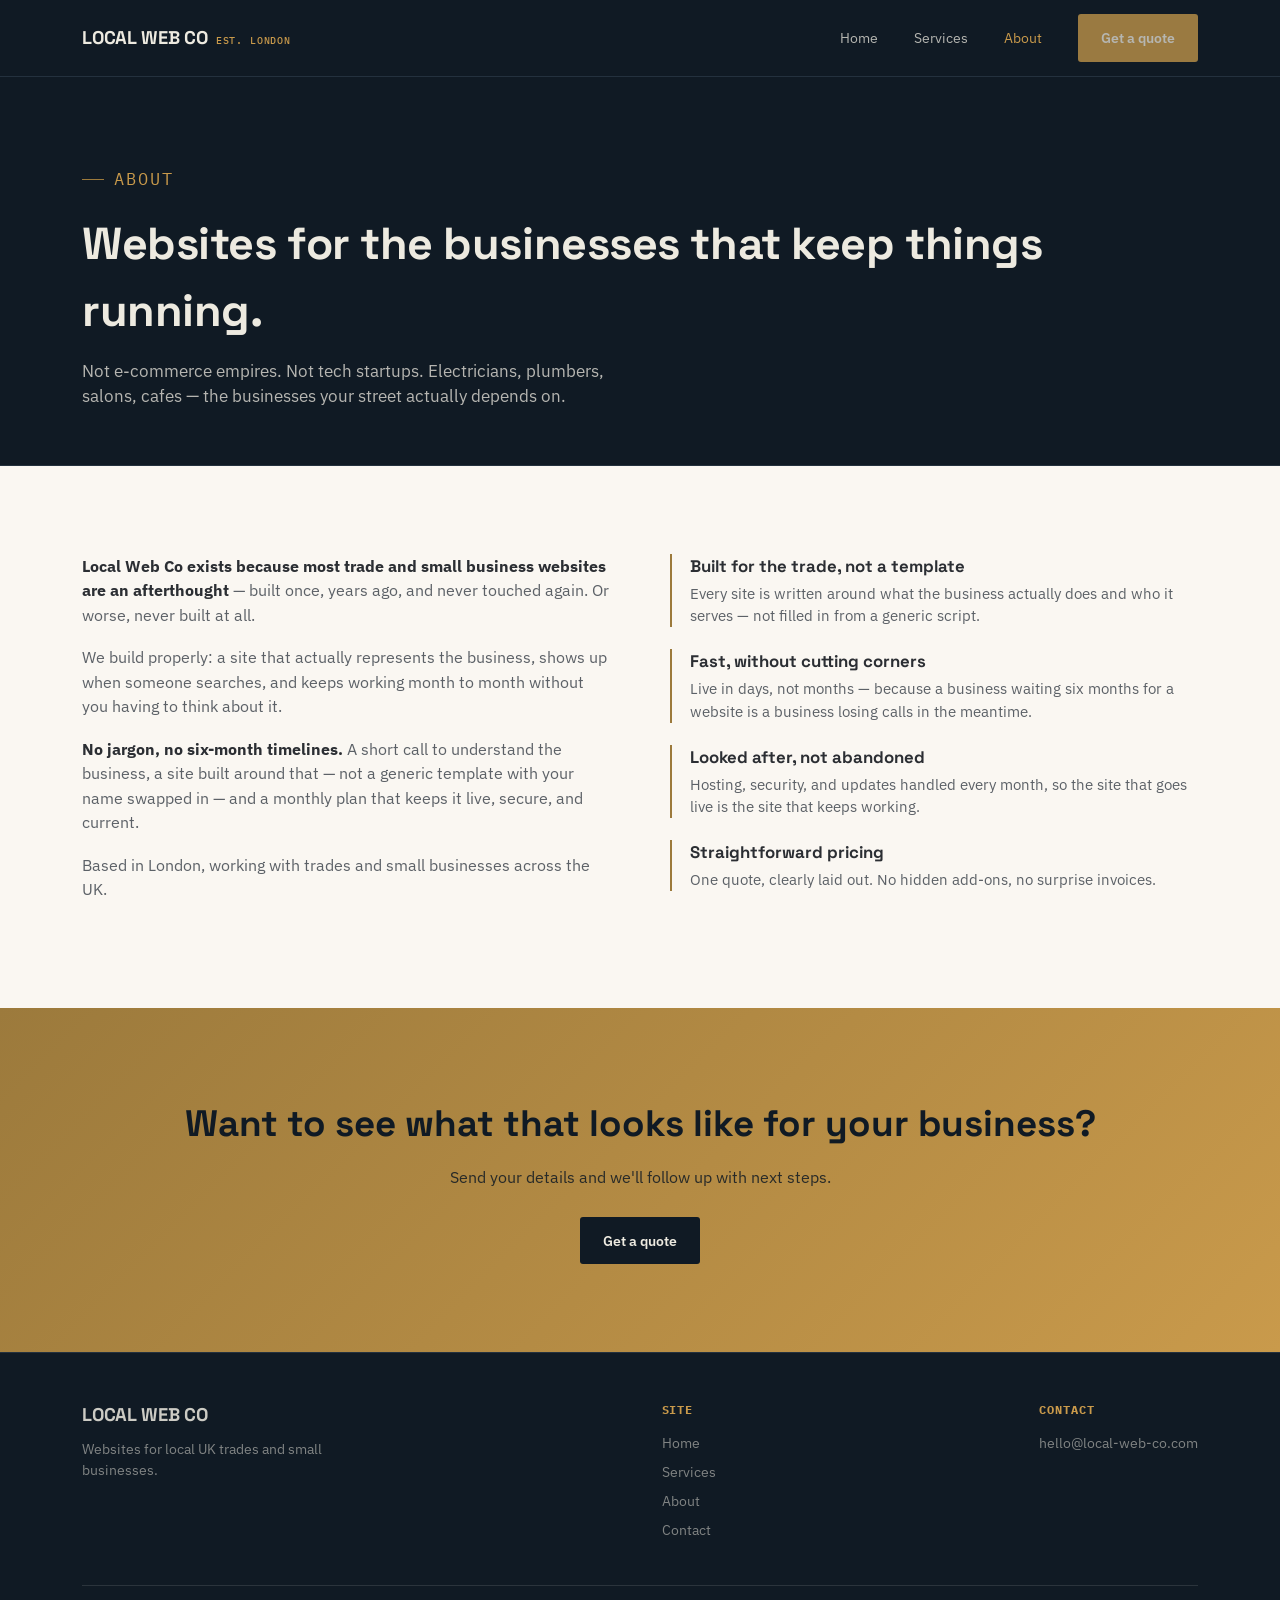
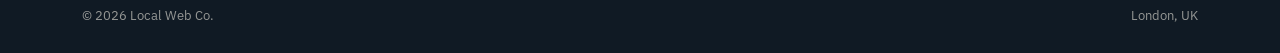
==== about.html @ 677abbbc "Add about page" ====
<!DOCTYPE html>
<html lang="en-GB">
<head>
<meta charset="UTF-8">
<meta name="viewport" content="width=device-width, initial-scale=1.0">
<title>About — Local Web Co</title>
<meta name="description" content="Local Web Co builds websites for the businesses that keep the country running — electricians, plumbers, salons, cafes. Fast turnaround, genuinely modern design, ongoing care once you're live.">
<link rel="stylesheet" href="styles.css">
</head>
<body>

<header class="site-header">
  <div class="wrap">
    <a href="index.html" class="logo">LOCAL WEB CO <span>EST. LONDON</span></a>
    <nav class="main-nav" id="main-nav">
      <a href="index.html">Home</a>
      <a href="services.html">Services</a>
      <a href="about.html" aria-current="page">About</a>
      <a href="contact.html" class="btn btn-primary">Get a quote</a>
    </nav>
    <button class="nav-toggle" aria-label="Toggle menu" aria-expanded="false">☰</button>
  </div>
</header>

<section class="page-hero">
  <div class="wrap">
    <p class="eyebrow on-dark">About</p>
    <h1>Websites for the businesses that keep things running.</h1>
    <p>Not e-commerce empires. Not tech startups. Electricians, plumbers, salons, cafes — the businesses your street actually depends on.</p>
  </div>
</section>

<section>
  <div class="wrap">
    <div class="about-grid">
      <div class="about-copy">
        <p><strong>Local Web Co exists because most trade and small business websites are an afterthought</strong> — built once, years ago, and never touched again. Or worse, never built at all.</p>
        <p>We build properly: a site that actually represents the business, shows up when someone searches, and keeps working month to month without you having to think about it.</p>
        <p><strong>No jargon, no six-month timelines.</strong> A short call to understand the business, a site built around that — not a generic template with your name swapped in — and a monthly plan that keeps it live, secure, and current.</p>
        <p>Based in London, working with trades and small businesses across the UK.</p>
      </div>
      <div class="principle-list">
        <div class="principle">
          <h4>Built for the trade, not a template</h4>
          <p>Every site is written around what the business actually does and who it serves — not filled in from a generic script.</p>
        </div>
        <div class="principle">
          <h4>Fast, without cutting corners</h4>
          <p>Live in days, not months — because a business waiting six months for a website is a business losing calls in the meantime.</p>
        </div>
        <div class="principle">
          <h4>Looked after, not abandoned</h4>
          <p>Hosting, security, and updates handled every month, so the site that goes live is the site that keeps working.</p>
        </div>
        <div class="principle">
          <h4>Straightforward pricing</h4>
          <p>One quote, clearly laid out. No hidden add-ons, no surprise invoices.</p>
        </div>
      </div>
    </div>
  </div>
</section>

<section class="cta-band">
  <div class="wrap">
    <h2>Want to see what that looks like for your business?</h2>
    <p>Send your details and we'll follow up with next steps.</p>
    <a href="contact.html" class="btn btn-primary">Get a quote</a>
  </div>
</section>

<footer class="site-footer">
  <div class="wrap">
    <div class="footer-grid">
      <div class="footer-col">
        <a href="index.html" class="logo">LOCAL WEB CO</a>
        <p style="margin-top:10px; max-width:32ch;">Websites for local UK trades and small businesses.</p>
      </div>
      <div class="footer-col">
        <h5>Site</h5>
        <a href="index.html">Home</a>
        <a href="services.html">Services</a>
        <a href="about.html">About</a>
        <a href="contact.html">Contact</a>
      </div>
      <div class="footer-col">
        <h5>Contact</h5>
        <a href="mailto:hello@local-web-co.com">hello@local-web-co.com</a>
      </div>
    </div>
    <div class="footer-bottom">
      <span>© 2026 Local Web Co.</span>
      <span>London, UK</span>
    </div>
  </div>
</footer>

<script src="script.js"></script>
</body>
</html>
---- styles.css ----
/* ===== Local Web Co — Design System ===== */

@import url('https://fonts.googleapis.com/css2?family=Space+Grotesk:wght@400;500;600;700&family=IBM+Plex+Sans:wght@400;500;600;700&family=IBM+Plex+Mono:wght@400;500;600&display=swap');

:root {
  --ink: #101A24;
  --ink-soft: #182531;
  --brass: #9C7A3C;
  --amber: #C99A4B;
  --paper: #FAF7F2;
  --chalk: #EDEAE0;
  --slate: #2B2E33;
  --slate-soft: #5C6167;
  --line: #DFDACD;
  --line-dark: #24313E;

  --display: 'Space Grotesk', sans-serif;
  --body: 'IBM Plex Sans', sans-serif;
  --mono: 'IBM Plex Mono', monospace;

  --max: 1180px;
}

* { box-sizing: border-box; margin: 0; padding: 0; }
html { scroll-behavior: smooth; }
body { font-family: var(--body); color: var(--slate); background: var(--paper); line-height: 1.5; -webkit-font-smoothing: antialiased; }
img, svg { display: block; max-width: 100%; }
a { color: inherit; text-decoration: none; }
.wrap { max-width: var(--max); margin: 0 auto; padding: 0 32px; }
@media (max-width: 720px) { .wrap { padding: 0 20px; } }
a:focus-visible, button:focus-visible, input:focus-visible, textarea:focus-visible { outline: 2px solid var(--amber); outline-offset: 3px; }
@media (prefers-reduced-motion: reduce) { html { scroll-behavior: auto; } * { animation-duration: 0.01ms !important; animation-iteration-count: 1 !important; transition-duration: 0.01ms !important; } }

.site-header { position: sticky; top: 0; z-index: 50; background: var(--ink); border-bottom: 1px solid var(--line-dark); }
.site-header .wrap { display: flex; align-items: center; justify-content: space-between; height: 76px; }
.logo { font-family: var(--display); font-weight: 700; font-size: 1.15rem; color: var(--chalk); letter-spacing: -0.01em; display: flex; align-items: baseline; gap: 8px; }
.logo span { font-family: var(--mono); font-size: 0.65rem; color: var(--amber); font-weight: 500; letter-spacing: 0.08em; }
.main-nav { display: flex; align-items: center; }
.main-nav a { font-size: 0.9rem; color: var(--chalk); opacity: 0.75; transition: opacity 0.15s ease; margin-left: 36px; }
.main-nav a:first-child { margin-left: 0; }
.main-nav a:hover, .main-nav a[aria-current="page"] { opacity: 1; }
.main-nav a[aria-current="page"] { color: var(--amber); opacity: 1; }
.btn { display: inline-flex; align-items: center; gap: 8px; font-family: var(--body); font-weight: 600; font-size: 0.9rem; padding: 12px 22px; border-radius: 3px; border: 1px solid transparent; cursor: pointer; transition: all 0.15s ease; }
.btn-primary { background: var(--amber); color: var(--ink); }
.btn-primary:hover { background: #DBAE63; }
.btn-ghost { background: transparent; border-color: rgba(237,234,224,0.3); color: var(--chalk); }
.btn-ghost:hover { border-color: var(--amber); color: var(--amber); }
.nav-toggle { display: none; background: none; border: none; color: var(--chalk); font-size: 1.5rem; cursor: pointer; }
@media (max-width: 860px) { .main-nav { position: fixed; top: 76px; left: 0; right: 0; bottom: 0; background: var(--ink); flex-direction: column; justify-content: flex-start; padding: 40px 32px; gap: 28px; transform: translateX(100%); transition: transform 0.25s ease; } .main-nav.open { transform: translateX(0); } .main-nav a { font-size: 1.1rem; } .nav-toggle { display: block; } }

.eyebrow { font-family: var(--mono); font-size: 0.72rem; letter-spacing: 0.12em; text-transform: uppercase; color: var(--brass); display: inline-flex; align-items: center; gap: 10px; margin-bottom: 18px; }
.eyebrow::before { content: ''; width: 22px; height: 1px; background: var(--brass); }
.eyebrow.on-dark { color: var(--amber); }

.hero { background: var(--ink); color: var(--chalk); position: relative; overflow: hidden; border-bottom: 1px solid var(--line-dark); }
.hero .wrap { padding-top: 100px; padding-bottom: 90px; display: grid; grid-template-columns: 1.1fr 0.9fr; gap: 60px; align-items: center; }
.hero h1 { font-family: var(--display); font-size: clamp(2.4rem, 4.6vw, 3.6rem); font-weight: 700; line-height: 1.08; letter-spacing: -0.01em; margin-bottom: 22px; }
.hero h1 em { font-style: normal; color: var(--amber); }
.hero p.lead { font-size: 1.1rem; color: rgba(237,234,224,0.78); max-width: 46ch; margin-bottom: 32px; }
.hero-cta { display: flex; gap: 14px; flex-wrap: wrap; }
.blueprint-box { position: relative; aspect-ratio: 1 / 1; border: 1px solid rgba(201,154,75,0.35); border-radius: 4px; background: linear-gradient(rgba(201,154,75,0.08) 1px, transparent 1px) 0 0/28px 28px, linear-gradient(90deg, rgba(201,154,75,0.08) 1px, transparent 1px) 0 0/28px 28px, var(--ink-soft); display: flex; align-items: center; justify-content: center; padding: 30px; }
.blueprint-box svg { width: 100%; height: 100%; }
.blueprint-box .stroke { fill: none; stroke: var(--amber); stroke-width: 1.6; stroke-linecap: round; stroke-linejoin: round; stroke-dasharray: 900; stroke-dashoffset: 0; }
.blueprint-box .fill-fade { fill: rgba(201,154,75,0.08); opacity: 1; }
.blueprint-box.animate .stroke { animation: draw 2.6s ease forwards 0.3s; }
.blueprint-box.animate .fill-fade { animation: fadein 1s ease forwards 2.2s; }
.blueprint-box.animate .stroke { stroke-dashoffset: 900; }
.blueprint-box.animate .fill-fade { opacity: 0; }
@keyframes draw { to { stroke-dashoffset: 0; } }
@keyframes fadein { to { opacity: 1; } }
@media (max-width: 860px) { .hero .wrap { grid-template-columns: 1fr; padding-top: 56px; padding-bottom: 56px; } .blueprint-box { max-width: 380px; margin: 0 auto; } }

section { padding: 88px 0; }
.section-head { max-width: 640px; margin-bottom: 52px; }
.section-head h2 { font-family: var(--display); font-size: clamp(1.8rem, 3vw, 2.4rem); font-weight: 700; letter-spacing: -0.01em; line-height: 1.15; margin-bottom: 14px; }
.section-head p { color: var(--slate-soft); font-size: 1.05rem; }
.section-alt { background: var(--ink); color: var(--chalk); }
.section-alt .section-head p { color: rgba(237,234,224,0.7); }

.trades-strip { border-top: 1px solid var(--line); border-bottom: 1px solid var(--line); padding: 22px 0; }
.trades-strip .wrap { display: flex; flex-wrap: wrap; justify-content: center; font-family: var(--mono); font-size: 0.78rem; letter-spacing: 0.04em; color: var(--slate-soft); text-transform: uppercase; }
.trades-strip .wrap span { margin: 5px 17px; }

.grid-3 { display: grid; grid-template-columns: repeat(3, 1fr); gap: 1px; background: var(--line); border: 1px solid var(--line); }
.card { background: var(--paper); padding: 32px 28px; }
.card .num { font-family: var(--mono); font-size: 0.75rem; color: var(--brass); margin-bottom: 16px; display: block; }
.card h3 { font-family: var(--display); font-size: 1.2rem; font-weight: 600; margin-bottom: 10px; }
.card p { color: var(--slate-soft); font-size: 0.95rem; }
@media (max-width: 780px) { .grid-3 { grid-template-columns: 1fr; } }

.process-list { display: flex; flex-direction: column; }
.process-item { display: grid; grid-template-columns: 100px 1fr; gap: 28px; padding: 28px 0; border-top: 1px solid rgba(237,234,224,0.14); }
.process-item:last-child { border-bottom: 1px solid rgba(237,234,224,0.14); }
.process-item .rev { font-family: var(--mono); font-size: 0.78rem; color: var(--amber); letter-spacing: 0.05em; }
.process-item h3 { font-family: var(--display); font-size: 1.25rem; font-weight: 600; margin-bottom: 8px; }
.process-item p { color: rgba(237,234,224,0.7); max-width: 56ch; }

.quote-doc { background: var(--paper); border: 1px solid var(--line); border-radius: 4px; overflow: hidden; }
.quote-doc-head { display: flex; justify-content: space-between; align-items: flex-start; padding: 26px 30px; border-bottom: 1px dashed var(--line); font-family: var(--mono); font-size: 0.78rem; color: var(--slate-soft); }
.quote-doc-head strong { display: block; font-family: var(--display); font-size: 1rem; color: var(--slate); margin-bottom: 4px; }
.quote-line { display: grid; grid-template-columns: 1fr auto; gap: 20px; padding: 22px 30px; border-bottom: 1px solid var(--line); align-items: center; }
.quote-line:last-of-type { border-bottom: none; }
.quote-line .item h4 { font-family: var(--display); font-weight: 600; font-size: 1.05rem; margin-bottom: 4px; }
.quote-line .item p { color: var(--slate-soft); font-size: 0.9rem; max-width: 46ch; }
.quote-line .price { font-family: var(--mono); font-size: 1.15rem; font-weight: 600; color: var(--brass); white-space: nowrap; }
.quote-line .price small { display: block; font-size: 0.68rem; color: var(--slate-soft); font-weight: 400; text-align: right; }
.quote-doc-foot { background: var(--ink); color: var(--chalk); padding: 20px 30px; font-family: var(--mono); font-size: 0.85rem; display: flex; justify-content: space-between; align-items: center; flex-wrap: wrap; gap: 12px; }

.cta-band { background: linear-gradient(135deg, var(--brass), var(--amber)); color: var(--ink); text-align: center; }
.cta-band h2 { font-family: var(--display); font-size: clamp(1.7rem, 3vw, 2.3rem); font-weight: 700; margin-bottom: 14px; }
.cta-band p { margin-bottom: 28px; opacity: 0.85; max-width: 50ch; margin-left: auto; margin-right: auto; }
.cta-band .btn-primary { background: var(--ink); color: var(--chalk); }
.cta-band .btn-primary:hover { background: var(--ink-soft); }

.site-footer { background: var(--ink); color: rgba(237,234,224,0.6); border-top: 1px solid var(--line-dark); padding: 48px 0 28px; font-size: 0.88rem; }
.footer-grid { display: flex; justify-content: space-between; flex-wrap: wrap; gap: 32px; margin-bottom: 36px; }
.footer-grid .logo { margin-bottom: 10px; }
.footer-col h5 { font-family: var(--mono); font-size: 0.72rem; letter-spacing: 0.08em; text-transform: uppercase; color: var(--amber); margin-bottom: 14px; }
.footer-col a, .footer-col p { display: block; margin-bottom: 8px; opacity: 0.85; }
.footer-bottom { border-top: 1px solid rgba(237,234,224,0.12); padding-top: 20px; display: flex; justify-content: space-between; flex-wrap: wrap; gap: 10px; font-size: 0.8rem; }

.page-hero { background: var(--ink); color: var(--chalk); padding: 76px 0 56px; border-bottom: 1px solid var(--line-dark); }
.page-hero h1 { font-family: var(--display); font-size: clamp(2rem, 4vw, 2.8rem); font-weight: 700; letter-spacing: -0.01em; }
.page-hero p { color: rgba(237,234,224,0.75); margin-top: 14px; max-width: 56ch; font-size: 1.05rem; }

.about-grid { display: grid; grid-template-columns: 1fr 1fr; gap: 60px; align-items: start; }
@media (max-width: 820px) { .about-grid { grid-template-columns: 1fr; } }
.about-copy p { margin-bottom: 18px; color: var(--slate-soft); font-size: 1.02rem; }
.about-copy p strong { color: var(--slate); }
.principle-list { display: flex; flex-direction: column; gap: 22px; }
.principle { border-left: 2px solid var(--brass); padding-left: 18px; }
.principle h4 { font-family: var(--display); font-size: 1.05rem; margin-bottom: 4px; }
.principle p { color: var(--slate-soft); font-size: 0.92rem; }

.contact-layout { display: grid; grid-template-columns: 0.9fr 1.1fr; gap: 56px; align-items: start; }
@media (max-width: 900px) { .contact-layout { grid-template-columns: 1fr; } }
.contact-info-card { background: var(--ink); color: var(--chalk); border-radius: 4px; padding: 36px 32px; }
.contact-info-card h3 { font-family: var(--display); font-size: 1.3rem; margin-bottom: 14px; }
.contact-info-card p { color: rgba(237,234,224,0.72); margin-bottom: 24px; font-size: 0.95rem; }
.contact-detail { display: flex; flex-direction: column; gap: 6px; margin-bottom: 20px; }
.contact-detail span.k { font-family: var(--mono); font-size: 0.7rem; color: var(--amber); text-transform: uppercase; letter-spacing: 0.08em; }
.contact-detail span.v { font-size: 1rem; }
.form-card { background: var(--paper); border: 1px solid var(--line); border-radius: 4px; padding: 36px; }
.field { margin-bottom: 20px; }
.field label { display: block; font-family: var(--mono); font-size: 0.72rem; text-transform: uppercase; letter-spacing: 0.06em; color: var(--slate-soft); margin-bottom: 8px; }
.field input, .field textarea { width: 100%; font-family: var(--body); font-size: 1rem; color: var(--slate); background: var(--paper); border: 1px solid var(--line); border-radius: 3px; padding: 13px 14px; transition: border-color 0.15s ease; }
.field input:focus, .field textarea:focus { border-color: var(--brass); outline: none; }
.field textarea { resize: vertical; min-height: 120px; }
.form-status { margin-top: 16px; font-size: 0.9rem; font-family: var(--mono); display: none; }
.form-status.show { display: block; }
.form-status.ok { color: #4C7A4E; }
.form-status.err { color: #A5453D; }

.pricing-note { margin-top: 28px; font-size: 0.9rem; color: var(--slate-soft); font-family: var(--mono); }
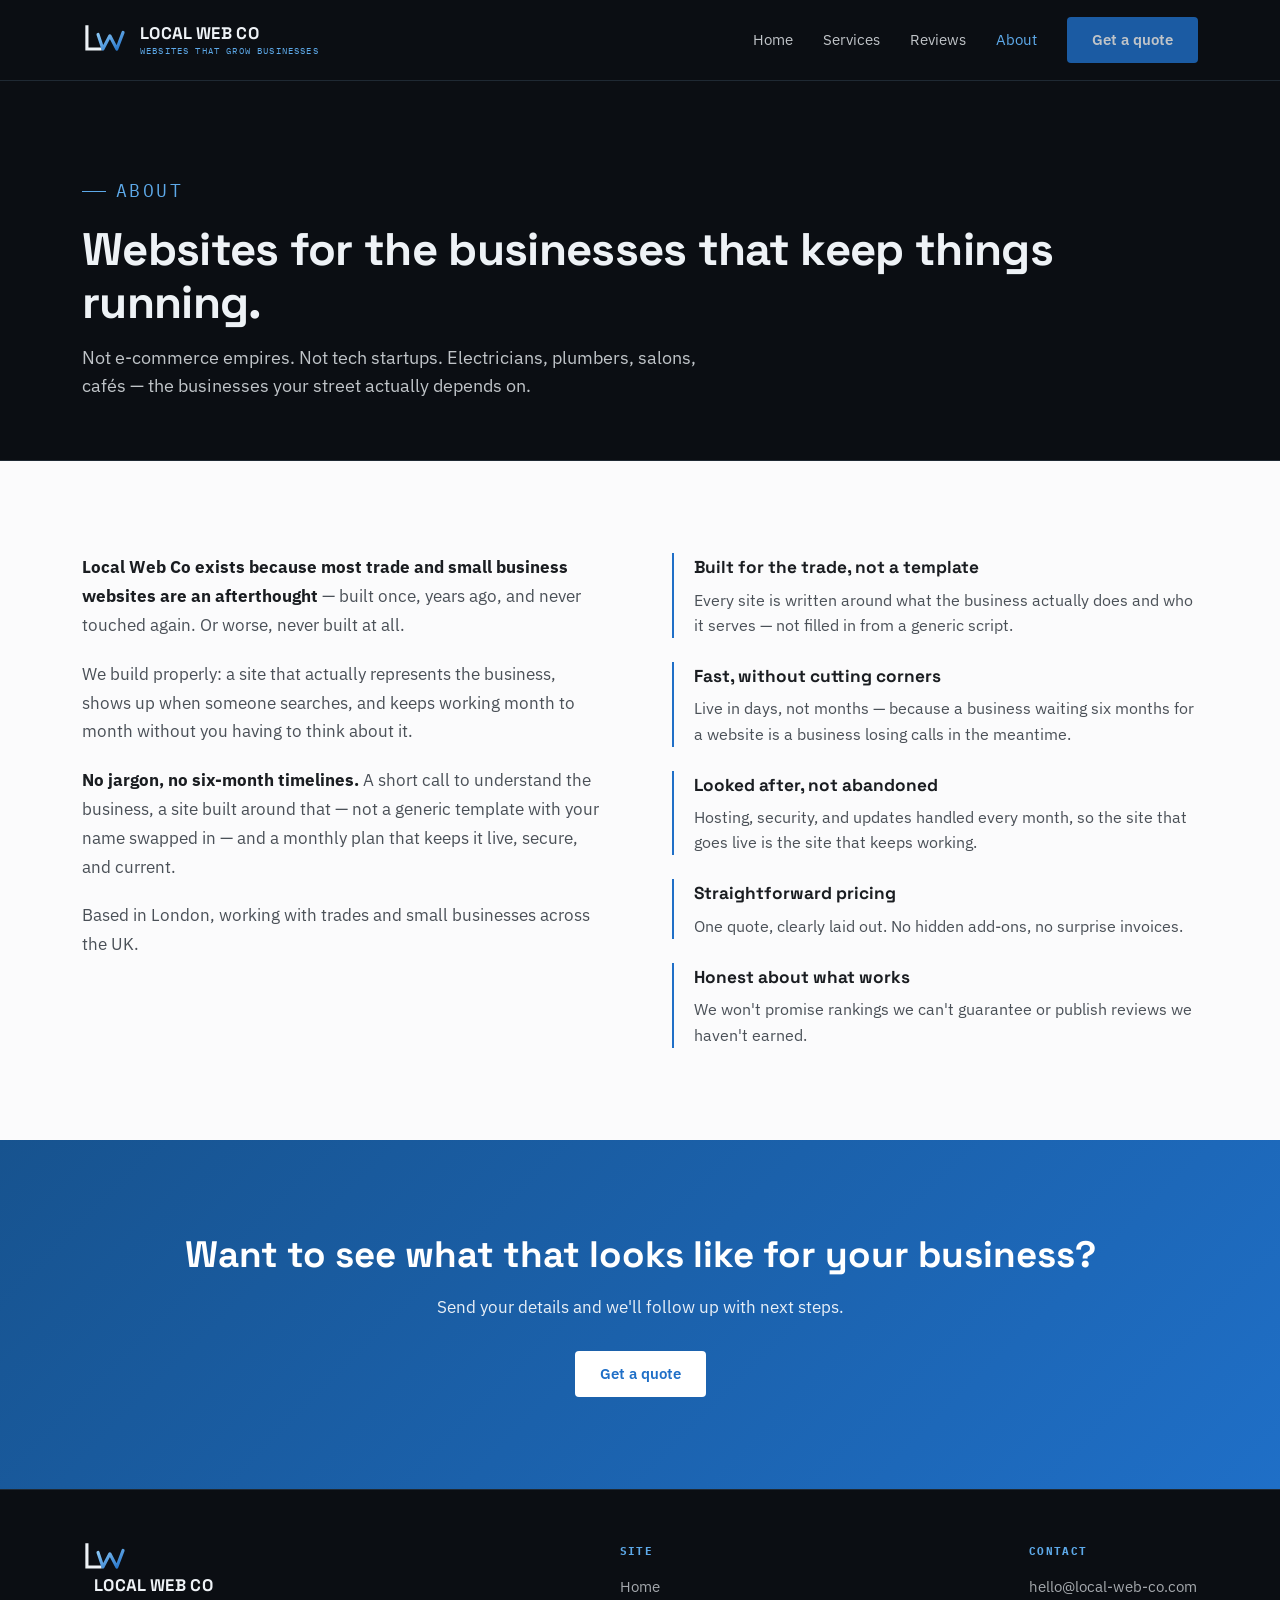
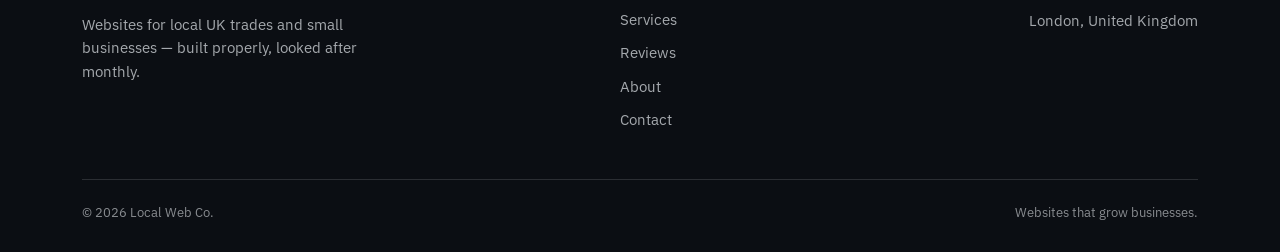
==== commit 4c7b1c5d: "Update about page with logo, Reviews nav, honesty principle" ====
--- a/about.html
+++ b/about.html
@@ -3,22 +3,27 @@
 <head>
 <meta charset="UTF-8">
 <meta name="viewport" content="width=device-width, initial-scale=1.0">
-<title>About — Local Web Co</title>
-<meta name="description" content="Local Web Co builds websites for the businesses that keep the country running — electricians, plumbers, salons, cafes. Fast turnaround, genuinely modern design, ongoing care once you're live.">
+<title>About - Local Web Co</title>
+<meta name="description" content="Local Web Co builds websites for the businesses that keep the country running - electricians, plumbers, salons, cafes. Fast turnaround, modern design, ongoing care once you're live.">
+<link rel="canonical" href="https://local-web-co-site.red-truth-5176.workers.dev/about.html">
 <link rel="stylesheet" href="styles.css">
 </head>
 <body>
 
 <header class="site-header">
   <div class="wrap">
-    <a href="index.html" class="logo">LOCAL WEB CO <span>EST. LONDON</span></a>
+    <a href="index.html" class="logo" aria-label="Local Web Co home">
+      <svg class="logo-mark" viewBox="0 0 132 92" xmlns="http://www.w3.org/2000/svg" aria-hidden="true"><defs><linearGradient id="lwg" x1="0" y1="0" x2="1" y2="1"><stop offset="0%" stop-color="#8FCBF7"/><stop offset="100%" stop-color="#1F6FC7"/></linearGradient></defs><path d="M14 8 L14 72 L52 72" fill="none" stroke="#EEF2F6" stroke-width="9" stroke-linecap="square"/><path d="M46 30 L60 72 L80 34 L100 72 L118 24" fill="none" stroke="url(#lwg)" stroke-width="9" stroke-linecap="round" stroke-linejoin="round"/></svg>
+      <span class="logo-text">LOCAL WEB CO<small>WEBSITES THAT GROW BUSINESSES</small></span>
+    </a>
     <nav class="main-nav" id="main-nav">
       <a href="index.html">Home</a>
       <a href="services.html">Services</a>
+      <a href="reviews.html">Reviews</a>
       <a href="about.html" aria-current="page">About</a>
       <a href="contact.html" class="btn btn-primary">Get a quote</a>
     </nav>
-    <button class="nav-toggle" aria-label="Toggle menu" aria-expanded="false">☰</button>
+    <button class="nav-toggle" aria-label="Toggle menu" aria-expanded="false">&#9776;</button>
   </div>
 </header>
 
@@ -26,7 +31,7 @@
   <div class="wrap">
     <p class="eyebrow on-dark">About</p>
     <h1>Websites for the businesses that keep things running.</h1>
-    <p>Not e-commerce empires. Not tech startups. Electricians, plumbers, salons, cafes — the businesses your street actually depends on.</p>
+    <p>Not e-commerce empires. Not tech startups. Electricians, plumbers, salons, caf&eacute;s &mdash; the businesses your street actually depends on.</p>
   </div>
 </section>
 
@@ -34,28 +39,17 @@
   <div class="wrap">
     <div class="about-grid">
       <div class="about-copy">
-        <p><strong>Local Web Co exists because most trade and small business websites are an afterthought</strong> — built once, years ago, and never touched again. Or worse, never built at all.</p>
+        <p><strong>Local Web Co exists because most trade and small business websites are an afterthought</strong> &mdash; built once, years ago, and never touched again. Or worse, never built at all.</p>
         <p>We build properly: a site that actually represents the business, shows up when someone searches, and keeps working month to month without you having to think about it.</p>
-        <p><strong>No jargon, no six-month timelines.</strong> A short call to understand the business, a site built around that — not a generic template with your name swapped in — and a monthly plan that keeps it live, secure, and current.</p>
+        <p><strong>No jargon, no six-month timelines.</strong> A short call to understand the business, a site built around that &mdash; not a generic template with your name swapped in &mdash; and a monthly plan that keeps it live, secure, and current.</p>
         <p>Based in London, working with trades and small businesses across the UK.</p>
       </div>
       <div class="principle-list">
-        <div class="principle">
-          <h4>Built for the trade, not a template</h4>
-          <p>Every site is written around what the business actually does and who it serves — not filled in from a generic script.</p>
-        </div>
-        <div class="principle">
-          <h4>Fast, without cutting corners</h4>
-          <p>Live in days, not months — because a business waiting six months for a website is a business losing calls in the meantime.</p>
-        </div>
-        <div class="principle">
-          <h4>Looked after, not abandoned</h4>
-          <p>Hosting, security, and updates handled every month, so the site that goes live is the site that keeps working.</p>
-        </div>
-        <div class="principle">
-          <h4>Straightforward pricing</h4>
-          <p>One quote, clearly laid out. No hidden add-ons, no surprise invoices.</p>
-        </div>
+        <div class="principle"><h4>Built for the trade, not a template</h4><p>Every site is written around what the business actually does and who it serves &mdash; not filled in from a generic script.</p></div>
+        <div class="principle"><h4>Fast, without cutting corners</h4><p>Live in days, not months &mdash; because a business waiting six months for a website is a business losing calls in the meantime.</p></div>
+        <div class="principle"><h4>Looked after, not abandoned</h4><p>Hosting, security, and updates handled every month, so the site that goes live is the site that keeps working.</p></div>
+        <div class="principle"><h4>Straightforward pricing</h4><p>One quote, clearly laid out. No hidden add-ons, no surprise invoices.</p></div>
+        <div class="principle"><h4>Honest about what works</h4><p>We won't promise rankings we can't guarantee or publish reviews we haven't earned.</p></div>
       </div>
     </div>
   </div>
@@ -73,24 +67,22 @@
   <div class="wrap">
     <div class="footer-grid">
       <div class="footer-col">
-        <a href="index.html" class="logo">LOCAL WEB CO</a>
-        <p style="margin-top:10px; max-width:32ch;">Websites for local UK trades and small businesses.</p>
+        <a href="index.html" class="logo"><svg class="logo-mark" viewBox="0 0 132 92" xmlns="http://www.w3.org/2000/svg" aria-hidden="true"><defs><linearGradient id="lwgf" x1="0" y1="0" x2="1" y2="1"><stop offset="0%" stop-color="#8FCBF7"/><stop offset="100%" stop-color="#1F6FC7"/></linearGradient></defs><path d="M14 8 L14 72 L52 72" fill="none" stroke="#EEF2F6" stroke-width="9" stroke-linecap="square"/><path d="M46 30 L60 72 L80 34 L100 72 L118 24" fill="none" stroke="url(#lwgf)" stroke-width="9" stroke-linecap="round" stroke-linejoin="round"/></svg><span class="logo-text">LOCAL WEB CO</span></a>
+        <p>Websites for local UK trades and small businesses &mdash; built properly, looked after monthly.</p>
       </div>
       <div class="footer-col">
         <h5>Site</h5>
-        <a href="index.html">Home</a>
-        <a href="services.html">Services</a>
-        <a href="about.html">About</a>
-        <a href="contact.html">Contact</a>
+        <a href="index.html">Home</a><a href="services.html">Services</a><a href="reviews.html">Reviews</a><a href="about.html">About</a><a href="contact.html">Contact</a>
       </div>
       <div class="footer-col">
         <h5>Contact</h5>
         <a href="mailto:hello@local-web-co.com">hello@local-web-co.com</a>
+        <p style="margin-top:10px;">London, United Kingdom</p>
       </div>
     </div>
     <div class="footer-bottom">
-      <span>© 2026 Local Web Co.</span>
-      <span>London, UK</span>
+      <span>&copy; 2026 Local Web Co.</span>
+      <span>Websites that grow businesses.</span>
     </div>
   </div>
 </footer>
--- a/styles.css
+++ b/styles.css
@@ -1,154 +1,173 @@
-/* ===== Local Web Co — Design System ===== */
+/* ===== Local Web Co - Design System ===== */
 
 @import url('https://fonts.googleapis.com/css2?family=Space+Grotesk:wght@400;500;600;700&family=IBM+Plex+Sans:wght@400;500;600;700&family=IBM+Plex+Mono:wght@400;500;600&display=swap');
 
 :root {
-  --ink: #101A24;
-  --ink-soft: #182531;
-  --brass: #9C7A3C;
-  --amber: #C99A4B;
-  --paper: #FAF7F2;
-  --chalk: #EDEAE0;
-  --slate: #2B2E33;
-  --slate-soft: #5C6167;
-  --line: #DFDACD;
-  --line-dark: #24313E;
-
+  --ink: #0B0E13;
+  --ink-soft: #141A22;
+  --blue: #1F6FC7;
+  --blue-bright: #5DA9E9;
+  --paper: #FBFBFC;
+  --chalk: #EEF2F6;
+  --slate: #1A1D21;
+  --slate-soft: #4A5057;
+  --line: #DDE2E8;
+  --line-dark: #1F2933;
   --display: 'Space Grotesk', sans-serif;
   --body: 'IBM Plex Sans', sans-serif;
   --mono: 'IBM Plex Mono', monospace;
-
   --max: 1180px;
 }
 
 * { box-sizing: border-box; margin: 0; padding: 0; }
 html { scroll-behavior: smooth; }
-body { font-family: var(--body); color: var(--slate); background: var(--paper); line-height: 1.5; -webkit-font-smoothing: antialiased; }
+body { font-family: var(--body); color: var(--slate); background: var(--paper); font-size: 17px; line-height: 1.65; -webkit-font-smoothing: antialiased; }
 img, svg { display: block; max-width: 100%; }
 a { color: inherit; text-decoration: none; }
 .wrap { max-width: var(--max); margin: 0 auto; padding: 0 32px; }
 @media (max-width: 720px) { .wrap { padding: 0 20px; } }
-a:focus-visible, button:focus-visible, input:focus-visible, textarea:focus-visible { outline: 2px solid var(--amber); outline-offset: 3px; }
-@media (prefers-reduced-motion: reduce) { html { scroll-behavior: auto; } * { animation-duration: 0.01ms !important; animation-iteration-count: 1 !important; transition-duration: 0.01ms !important; } }
+a:focus-visible, button:focus-visible, input:focus-visible, textarea:focus-visible { outline: 2px solid var(--blue-bright); outline-offset: 3px; }
+@media (prefers-reduced-motion: reduce) { html { scroll-behavior: auto; } * { animation-duration: 0.01ms !important; transition-duration: 0.01ms !important; } }
 
 .site-header { position: sticky; top: 0; z-index: 50; background: var(--ink); border-bottom: 1px solid var(--line-dark); }
-.site-header .wrap { display: flex; align-items: center; justify-content: space-between; height: 76px; }
-.logo { font-family: var(--display); font-weight: 700; font-size: 1.15rem; color: var(--chalk); letter-spacing: -0.01em; display: flex; align-items: baseline; gap: 8px; }
-.logo span { font-family: var(--mono); font-size: 0.65rem; color: var(--amber); font-weight: 500; letter-spacing: 0.08em; }
+.site-header .wrap { display: flex; align-items: center; justify-content: space-between; height: 80px; }
+.logo { display: flex; align-items: center; }
+.logo-mark { width: 46px; height: 32px; flex-shrink: 0; }
+.logo-text { margin-left: 12px; font-family: var(--display); font-weight: 700; font-size: 1.05rem; letter-spacing: 0.02em; color: var(--chalk); line-height: 1.1; }
+.logo-text small { display: block; font-family: var(--mono); font-size: 0.56rem; font-weight: 400; letter-spacing: 0.13em; color: var(--blue-bright); margin-top: 3px; }
 .main-nav { display: flex; align-items: center; }
-.main-nav a { font-size: 0.9rem; color: var(--chalk); opacity: 0.75; transition: opacity 0.15s ease; margin-left: 36px; }
+.main-nav a { font-size: 0.94rem; color: var(--chalk); opacity: 0.8; transition: opacity 0.15s ease, color 0.15s ease; margin-left: 30px; }
 .main-nav a:first-child { margin-left: 0; }
-.main-nav a:hover, .main-nav a[aria-current="page"] { opacity: 1; }
-.main-nav a[aria-current="page"] { color: var(--amber); opacity: 1; }
-.btn { display: inline-flex; align-items: center; gap: 8px; font-family: var(--body); font-weight: 600; font-size: 0.9rem; padding: 12px 22px; border-radius: 3px; border: 1px solid transparent; cursor: pointer; transition: all 0.15s ease; }
-.btn-primary { background: var(--amber); color: var(--ink); }
-.btn-primary:hover { background: #DBAE63; }
-.btn-ghost { background: transparent; border-color: rgba(237,234,224,0.3); color: var(--chalk); }
-.btn-ghost:hover { border-color: var(--amber); color: var(--amber); }
-.nav-toggle { display: none; background: none; border: none; color: var(--chalk); font-size: 1.5rem; cursor: pointer; }
-@media (max-width: 860px) { .main-nav { position: fixed; top: 76px; left: 0; right: 0; bottom: 0; background: var(--ink); flex-direction: column; justify-content: flex-start; padding: 40px 32px; gap: 28px; transform: translateX(100%); transition: transform 0.25s ease; } .main-nav.open { transform: translateX(0); } .main-nav a { font-size: 1.1rem; } .nav-toggle { display: block; } }
+.main-nav a:hover { opacity: 1; }
+.main-nav a[aria-current="page"]:not(.btn) { color: var(--blue-bright); opacity: 1; }
+.btn { display: inline-flex; align-items: center; justify-content: center; font-family: var(--body); font-weight: 600; font-size: 0.94rem; padding: 13px 24px; border-radius: 4px; border: 1px solid transparent; cursor: pointer; transition: all 0.15s ease; line-height: 1.2; }
+.btn-primary { background: var(--blue); color: #fff; }
+.btn-primary:hover { background: #2A82E0; }
+.btn-ghost { background: transparent; border-color: rgba(238,242,246,0.32); color: var(--chalk); }
+.btn-ghost:hover { border-color: var(--blue-bright); color: var(--blue-bright); }
+.nav-toggle { display: none; background: none; border: none; color: var(--chalk); font-size: 1.6rem; cursor: pointer; line-height: 1; }
+@media (max-width: 940px) {
+  .main-nav { position: fixed; top: 80px; left: 0; right: 0; bottom: 0; background: var(--ink); flex-direction: column; justify-content: flex-start; padding: 40px 32px; transform: translateX(100%); transition: transform 0.25s ease; }
+  .main-nav a { font-size: 1.15rem; margin: 0 0 26px 0; }
+  .main-nav.open { transform: translateX(0); }
+  .nav-toggle { display: block; }
+}
 
-.eyebrow { font-family: var(--mono); font-size: 0.72rem; letter-spacing: 0.12em; text-transform: uppercase; color: var(--brass); display: inline-flex; align-items: center; gap: 10px; margin-bottom: 18px; }
-.eyebrow::before { content: ''; width: 22px; height: 1px; background: var(--brass); }
-.eyebrow.on-dark { color: var(--amber); }
+.eyebrow { font-family: var(--mono); font-size: 0.72rem; letter-spacing: 0.14em; text-transform: uppercase; color: var(--blue); display: inline-flex; align-items: center; margin-bottom: 18px; line-height: 1; }
+.eyebrow::before { content: ''; width: 24px; height: 1px; background: var(--blue); margin-right: 10px; }
+.eyebrow.on-dark { color: var(--blue-bright); }
+.eyebrow.on-dark::before { background: var(--blue-bright); }
 
-.hero { background: var(--ink); color: var(--chalk); position: relative; overflow: hidden; border-bottom: 1px solid var(--line-dark); }
-.hero .wrap { padding-top: 100px; padding-bottom: 90px; display: grid; grid-template-columns: 1.1fr 0.9fr; gap: 60px; align-items: center; }
-.hero h1 { font-family: var(--display); font-size: clamp(2.4rem, 4.6vw, 3.6rem); font-weight: 700; line-height: 1.08; letter-spacing: -0.01em; margin-bottom: 22px; }
-.hero h1 em { font-style: normal; color: var(--amber); }
-.hero p.lead { font-size: 1.1rem; color: rgba(237,234,224,0.78); max-width: 46ch; margin-bottom: 32px; }
+.hero { background: var(--ink); color: var(--chalk); border-bottom: 1px solid var(--line-dark); }
+.hero .wrap { padding-top: 96px; padding-bottom: 88px; display: grid; grid-template-columns: 1.15fr 0.85fr; gap: 64px; align-items: center; }
+.hero h1 { font-family: var(--display); font-size: clamp(2.4rem, 4.6vw, 3.5rem); font-weight: 700; line-height: 1.1; letter-spacing: -0.015em; margin-bottom: 24px; }
+.hero h1 em { font-style: normal; color: var(--blue-bright); }
+.hero p.lead { font-size: 1.15rem; line-height: 1.6; color: rgba(238,242,246,0.84); max-width: 46ch; margin-bottom: 34px; }
 .hero-cta { display: flex; gap: 14px; flex-wrap: wrap; }
-.blueprint-box { position: relative; aspect-ratio: 1 / 1; border: 1px solid rgba(201,154,75,0.35); border-radius: 4px; background: linear-gradient(rgba(201,154,75,0.08) 1px, transparent 1px) 0 0/28px 28px, linear-gradient(90deg, rgba(201,154,75,0.08) 1px, transparent 1px) 0 0/28px 28px, var(--ink-soft); display: flex; align-items: center; justify-content: center; padding: 30px; }
+.blueprint-box { position: relative; aspect-ratio: 1 / 1; border: 1px solid rgba(93,169,233,0.32); border-radius: 6px; background: linear-gradient(rgba(93,169,233,0.07) 1px, transparent 1px) 0 0/28px 28px, linear-gradient(90deg, rgba(93,169,233,0.07) 1px, transparent 1px) 0 0/28px 28px, var(--ink-soft); display: flex; align-items: center; justify-content: center; padding: 32px; }
 .blueprint-box svg { width: 100%; height: 100%; }
-.blueprint-box .stroke { fill: none; stroke: var(--amber); stroke-width: 1.6; stroke-linecap: round; stroke-linejoin: round; stroke-dasharray: 900; stroke-dashoffset: 0; }
-.blueprint-box .fill-fade { fill: rgba(201,154,75,0.08); opacity: 1; }
-.blueprint-box.animate .stroke { animation: draw 2.6s ease forwards 0.3s; }
-.blueprint-box.animate .fill-fade { animation: fadein 1s ease forwards 2.2s; }
-.blueprint-box.animate .stroke { stroke-dashoffset: 900; }
-.blueprint-box.animate .fill-fade { opacity: 0; }
+.blueprint-box .stroke { fill: none; stroke: var(--blue-bright); stroke-width: 1.7; stroke-linecap: round; stroke-linejoin: round; stroke-dasharray: 900; stroke-dashoffset: 0; }
+.blueprint-box .fill-fade { fill: rgba(93,169,233,0.08); opacity: 1; }
+.blueprint-box.animate .stroke { stroke-dashoffset: 900; animation: draw 2.6s ease forwards 0.3s; }
+.blueprint-box.animate .fill-fade { opacity: 0; animation: fadein 1s ease forwards 2.2s; }
 @keyframes draw { to { stroke-dashoffset: 0; } }
 @keyframes fadein { to { opacity: 1; } }
-@media (max-width: 860px) { .hero .wrap { grid-template-columns: 1fr; padding-top: 56px; padding-bottom: 56px; } .blueprint-box { max-width: 380px; margin: 0 auto; } }
+@media (max-width: 880px) { .hero .wrap { grid-template-columns: 1fr; padding-top: 56px; padding-bottom: 56px; gap: 44px; } .blueprint-box { max-width: 340px; margin: 0 auto; } }
 
-section { padding: 88px 0; }
-.section-head { max-width: 640px; margin-bottom: 52px; }
-.section-head h2 { font-family: var(--display); font-size: clamp(1.8rem, 3vw, 2.4rem); font-weight: 700; letter-spacing: -0.01em; line-height: 1.15; margin-bottom: 14px; }
-.section-head p { color: var(--slate-soft); font-size: 1.05rem; }
+section { padding: 92px 0; }
+.section-head { max-width: 660px; margin-bottom: 54px; }
+.section-head h2 { font-family: var(--display); font-size: clamp(1.85rem, 3vw, 2.4rem); font-weight: 700; letter-spacing: -0.015em; line-height: 1.2; margin-bottom: 16px; }
+.section-head p { color: var(--slate-soft); font-size: 1.08rem; line-height: 1.65; }
 .section-alt { background: var(--ink); color: var(--chalk); }
-.section-alt .section-head p { color: rgba(237,234,224,0.7); }
+.section-alt .section-head h2 { color: var(--chalk); }
+.section-alt .section-head p { color: rgba(238,242,246,0.78); }
 
-.trades-strip { border-top: 1px solid var(--line); border-bottom: 1px solid var(--line); padding: 22px 0; }
-.trades-strip .wrap { display: flex; flex-wrap: wrap; justify-content: center; font-family: var(--mono); font-size: 0.78rem; letter-spacing: 0.04em; color: var(--slate-soft); text-transform: uppercase; }
-.trades-strip .wrap span { margin: 5px 17px; }
+.trades-strip { border-top: 1px solid var(--line); border-bottom: 1px solid var(--line); padding: 24px 0; background: #fff; }
+.trades-strip .wrap { display: flex; flex-wrap: wrap; justify-content: center; font-family: var(--mono); font-size: 0.76rem; letter-spacing: 0.09em; color: var(--slate-soft); text-transform: uppercase; }
+.trades-strip .wrap span { margin: 5px 18px; }
 
-.grid-3 { display: grid; grid-template-columns: repeat(3, 1fr); gap: 1px; background: var(--line); border: 1px solid var(--line); }
-.card { background: var(--paper); padding: 32px 28px; }
-.card .num { font-family: var(--mono); font-size: 0.75rem; color: var(--brass); margin-bottom: 16px; display: block; }
-.card h3 { font-family: var(--display); font-size: 1.2rem; font-weight: 600; margin-bottom: 10px; }
-.card p { color: var(--slate-soft); font-size: 0.95rem; }
-@media (max-width: 780px) { .grid-3 { grid-template-columns: 1fr; } }
+.grid-3 { display: grid; grid-template-columns: repeat(3, 1fr); gap: 1px; background: var(--line); border: 1px solid var(--line); border-radius: 6px; overflow: hidden; }
+.card { background: #fff; padding: 34px 30px; }
+.card .num { font-family: var(--mono); font-size: 0.75rem; color: var(--blue); margin-bottom: 16px; display: block; letter-spacing: 0.06em; }
+.card h3 { font-family: var(--display); font-size: 1.22rem; font-weight: 600; margin-bottom: 12px; line-height: 1.3; }
+.card p { color: var(--slate-soft); font-size: 1rem; line-height: 1.62; }
+@media (max-width: 800px) { .grid-3 { grid-template-columns: 1fr; } }
 
 .process-list { display: flex; flex-direction: column; }
-.process-item { display: grid; grid-template-columns: 100px 1fr; gap: 28px; padding: 28px 0; border-top: 1px solid rgba(237,234,224,0.14); }
-.process-item:last-child { border-bottom: 1px solid rgba(237,234,224,0.14); }
-.process-item .rev { font-family: var(--mono); font-size: 0.78rem; color: var(--amber); letter-spacing: 0.05em; }
-.process-item h3 { font-family: var(--display); font-size: 1.25rem; font-weight: 600; margin-bottom: 8px; }
-.process-item p { color: rgba(237,234,224,0.7); max-width: 56ch; }
+.process-item { display: grid; grid-template-columns: 110px 1fr; gap: 28px; padding: 30px 0; border-top: 1px solid rgba(238,242,246,0.16); }
+.process-item:last-child { border-bottom: 1px solid rgba(238,242,246,0.16); }
+.process-item .rev { font-family: var(--mono); font-size: 0.78rem; color: var(--blue-bright); letter-spacing: 0.08em; padding-top: 4px; }
+.process-item h3 { font-family: var(--display); font-size: 1.28rem; font-weight: 600; margin-bottom: 10px; }
+.process-item p { color: rgba(238,242,246,0.78); max-width: 58ch; line-height: 1.65; }
+@media (max-width: 620px) { .process-item { grid-template-columns: 1fr; gap: 10px; } }
 
-.quote-doc { background: var(--paper); border: 1px solid var(--line); border-radius: 4px; overflow: hidden; }
-.quote-doc-head { display: flex; justify-content: space-between; align-items: flex-start; padding: 26px 30px; border-bottom: 1px dashed var(--line); font-family: var(--mono); font-size: 0.78rem; color: var(--slate-soft); }
-.quote-doc-head strong { display: block; font-family: var(--display); font-size: 1rem; color: var(--slate); margin-bottom: 4px; }
-.quote-line { display: grid; grid-template-columns: 1fr auto; gap: 20px; padding: 22px 30px; border-bottom: 1px solid var(--line); align-items: center; }
+.quote-doc { background: #fff; border: 1px solid var(--line); border-radius: 6px; overflow: hidden; box-shadow: 0 1px 3px rgba(11,14,19,0.05); }
+.quote-doc-head { display: flex; justify-content: space-between; align-items: flex-start; gap: 20px; padding: 28px 32px; border-bottom: 1px dashed var(--line); font-family: var(--mono); font-size: 0.78rem; color: var(--slate-soft); line-height: 1.6; }
+.quote-doc-head strong { display: block; font-family: var(--display); font-size: 1.05rem; color: var(--slate); margin-bottom: 5px; }
+.quote-line { display: grid; grid-template-columns: 1fr auto; gap: 24px; padding: 26px 32px; border-bottom: 1px solid var(--line); align-items: center; }
 .quote-line:last-of-type { border-bottom: none; }
-.quote-line .item h4 { font-family: var(--display); font-weight: 600; font-size: 1.05rem; margin-bottom: 4px; }
-.quote-line .item p { color: var(--slate-soft); font-size: 0.9rem; max-width: 46ch; }
-.quote-line .price { font-family: var(--mono); font-size: 1.15rem; font-weight: 600; color: var(--brass); white-space: nowrap; }
-.quote-line .price small { display: block; font-size: 0.68rem; color: var(--slate-soft); font-weight: 400; text-align: right; }
-.quote-doc-foot { background: var(--ink); color: var(--chalk); padding: 20px 30px; font-family: var(--mono); font-size: 0.85rem; display: flex; justify-content: space-between; align-items: center; flex-wrap: wrap; gap: 12px; }
+.quote-line .item h4 { font-family: var(--display); font-weight: 600; font-size: 1.1rem; margin-bottom: 6px; }
+.quote-line .item p { color: var(--slate-soft); font-size: 0.98rem; max-width: 48ch; line-height: 1.6; }
+.quote-line .price { font-family: var(--mono); font-size: 1.3rem; font-weight: 600; color: var(--blue); white-space: nowrap; text-align: right; }
+.quote-line .price small { display: block; font-size: 0.68rem; color: var(--slate-soft); font-weight: 400; margin-top: 3px; letter-spacing: 0.04em; }
+.quote-doc-foot { background: var(--ink); color: var(--chalk); padding: 22px 32px; font-family: var(--mono); font-size: 0.85rem; display: flex; justify-content: space-between; align-items: center; flex-wrap: wrap; gap: 14px; }
+@media (max-width: 620px) { .quote-line { grid-template-columns: 1fr; gap: 12px; } .quote-line .price, .quote-line .price small { text-align: left; } }
 
-.cta-band { background: linear-gradient(135deg, var(--brass), var(--amber)); color: var(--ink); text-align: center; }
-.cta-band h2 { font-family: var(--display); font-size: clamp(1.7rem, 3vw, 2.3rem); font-weight: 700; margin-bottom: 14px; }
-.cta-band p { margin-bottom: 28px; opacity: 0.85; max-width: 50ch; margin-left: auto; margin-right: auto; }
-.cta-band .btn-primary { background: var(--ink); color: var(--chalk); }
-.cta-band .btn-primary:hover { background: var(--ink-soft); }
+.cta-band { background: linear-gradient(135deg, #17538F, var(--blue)); color: #fff; text-align: center; }
+.cta-band h2 { font-family: var(--display); font-size: clamp(1.75rem, 3vw, 2.3rem); font-weight: 700; margin-bottom: 16px; line-height: 1.25; color: #fff; }
+.cta-band p { margin-bottom: 30px; color: rgba(255,255,255,0.9); max-width: 52ch; margin-left: auto; margin-right: auto; font-size: 1.05rem; }
+.cta-band .btn-primary { background: #fff; color: var(--blue); }
+.cta-band .btn-primary:hover { background: var(--chalk); }
 
-.site-footer { background: var(--ink); color: rgba(237,234,224,0.6); border-top: 1px solid var(--line-dark); padding: 48px 0 28px; font-size: 0.88rem; }
-.footer-grid { display: flex; justify-content: space-between; flex-wrap: wrap; gap: 32px; margin-bottom: 36px; }
-.footer-grid .logo { margin-bottom: 10px; }
-.footer-col h5 { font-family: var(--mono); font-size: 0.72rem; letter-spacing: 0.08em; text-transform: uppercase; color: var(--amber); margin-bottom: 14px; }
-.footer-col a, .footer-col p { display: block; margin-bottom: 8px; opacity: 0.85; }
-.footer-bottom { border-top: 1px solid rgba(237,234,224,0.12); padding-top: 20px; display: flex; justify-content: space-between; flex-wrap: wrap; gap: 10px; font-size: 0.8rem; }
+.site-footer { background: var(--ink); color: rgba(238,242,246,0.68); border-top: 1px solid var(--line-dark); padding: 52px 0 28px; font-size: 0.92rem; }
+.footer-grid { display: flex; justify-content: space-between; flex-wrap: wrap; gap: 36px; margin-bottom: 38px; }
+.footer-col { min-width: 160px; }
+.footer-col .logo { margin-bottom: 14px; }
+.footer-col h5 { font-family: var(--mono); font-size: 0.7rem; letter-spacing: 0.12em; text-transform: uppercase; color: var(--blue-bright); margin-bottom: 14px; }
+.footer-col a { display: block; margin-bottom: 9px; transition: color 0.15s ease; }
+.footer-col a:hover { color: var(--blue-bright); }
+.footer-col p { max-width: 32ch; line-height: 1.6; }
+.footer-bottom { border-top: 1px solid rgba(238,242,246,0.14); padding-top: 22px; display: flex; justify-content: space-between; flex-wrap: wrap; gap: 10px; font-size: 0.82rem; color: rgba(238,242,246,0.55); }
 
-.page-hero { background: var(--ink); color: var(--chalk); padding: 76px 0 56px; border-bottom: 1px solid var(--line-dark); }
-.page-hero h1 { font-family: var(--display); font-size: clamp(2rem, 4vw, 2.8rem); font-weight: 700; letter-spacing: -0.01em; }
-.page-hero p { color: rgba(237,234,224,0.75); margin-top: 14px; max-width: 56ch; font-size: 1.05rem; }
+.page-hero { background: var(--ink); color: var(--chalk); padding: 80px 0 60px; border-bottom: 1px solid var(--line-dark); }
+.page-hero h1 { font-family: var(--display); font-size: clamp(2rem, 4vw, 2.85rem); font-weight: 700; letter-spacing: -0.015em; line-height: 1.15; }
+.page-hero p { color: rgba(238,242,246,0.8); margin-top: 16px; max-width: 58ch; font-size: 1.1rem; line-height: 1.6; }
 
-.about-grid { display: grid; grid-template-columns: 1fr 1fr; gap: 60px; align-items: start; }
-@media (max-width: 820px) { .about-grid { grid-template-columns: 1fr; } }
-.about-copy p { margin-bottom: 18px; color: var(--slate-soft); font-size: 1.02rem; }
+.about-grid { display: grid; grid-template-columns: 1fr 1fr; gap: 64px; align-items: start; }
+@media (max-width: 860px) { .about-grid { grid-template-columns: 1fr; gap: 44px; } }
+.about-copy p { margin-bottom: 20px; color: var(--slate-soft); font-size: 1.06rem; line-height: 1.7; }
 .about-copy p strong { color: var(--slate); }
-.principle-list { display: flex; flex-direction: column; gap: 22px; }
-.principle { border-left: 2px solid var(--brass); padding-left: 18px; }
-.principle h4 { font-family: var(--display); font-size: 1.05rem; margin-bottom: 4px; }
-.principle p { color: var(--slate-soft); font-size: 0.92rem; }
+.principle-list { display: flex; flex-direction: column; gap: 24px; }
+.principle { border-left: 2px solid var(--blue); padding-left: 20px; }
+.principle h4 { font-family: var(--display); font-size: 1.08rem; margin-bottom: 6px; }
+.principle p { color: var(--slate-soft); font-size: 0.98rem; line-height: 1.6; }
 
-.contact-layout { display: grid; grid-template-columns: 0.9fr 1.1fr; gap: 56px; align-items: start; }
-@media (max-width: 900px) { .contact-layout { grid-template-columns: 1fr; } }
-.contact-info-card { background: var(--ink); color: var(--chalk); border-radius: 4px; padding: 36px 32px; }
-.contact-info-card h3 { font-family: var(--display); font-size: 1.3rem; margin-bottom: 14px; }
-.contact-info-card p { color: rgba(237,234,224,0.72); margin-bottom: 24px; font-size: 0.95rem; }
-.contact-detail { display: flex; flex-direction: column; gap: 6px; margin-bottom: 20px; }
-.contact-detail span.k { font-family: var(--mono); font-size: 0.7rem; color: var(--amber); text-transform: uppercase; letter-spacing: 0.08em; }
-.contact-detail span.v { font-size: 1rem; }
-.form-card { background: var(--paper); border: 1px solid var(--line); border-radius: 4px; padding: 36px; }
-.field { margin-bottom: 20px; }
-.field label { display: block; font-family: var(--mono); font-size: 0.72rem; text-transform: uppercase; letter-spacing: 0.06em; color: var(--slate-soft); margin-bottom: 8px; }
-.field input, .field textarea { width: 100%; font-family: var(--body); font-size: 1rem; color: var(--slate); background: var(--paper); border: 1px solid var(--line); border-radius: 3px; padding: 13px 14px; transition: border-color 0.15s ease; }
-.field input:focus, .field textarea:focus { border-color: var(--brass); outline: none; }
-.field textarea { resize: vertical; min-height: 120px; }
-.form-status { margin-top: 16px; font-size: 0.9rem; font-family: var(--mono); display: none; }
+.contact-layout { display: grid; grid-template-columns: 0.85fr 1.15fr; gap: 52px; align-items: start; }
+@media (max-width: 920px) { .contact-layout { grid-template-columns: 1fr; gap: 36px; } }
+.contact-info-card { background: var(--ink); color: var(--chalk); border-radius: 6px; padding: 38px 34px; }
+.contact-info-card h3 { font-family: var(--display); font-size: 1.35rem; margin-bottom: 14px; }
+.contact-info-card > p { color: rgba(238,242,246,0.78); margin-bottom: 28px; font-size: 0.98rem; line-height: 1.6; }
+.contact-detail { display: flex; flex-direction: column; margin-bottom: 22px; }
+.contact-detail span.k { font-family: var(--mono); font-size: 0.68rem; color: var(--blue-bright); text-transform: uppercase; letter-spacing: 0.12em; margin-bottom: 5px; }
+.contact-detail span.v { font-size: 1.02rem; }
+.form-card { background: #fff; border: 1px solid var(--line); border-radius: 6px; padding: 38px; box-shadow: 0 1px 3px rgba(11,14,19,0.05); }
+.field { margin-bottom: 22px; }
+.field label { display: block; font-family: var(--mono); font-size: 0.7rem; text-transform: uppercase; letter-spacing: 0.1em; color: var(--slate-soft); margin-bottom: 9px; }
+.field input, .field textarea { width: 100%; font-family: var(--body); font-size: 1rem; color: var(--slate); background: #fff; border: 1px solid var(--line); border-radius: 4px; padding: 14px 15px; transition: border-color 0.15s ease, box-shadow 0.15s ease; line-height: 1.5; }
+.field input:focus, .field textarea:focus { border-color: var(--blue); box-shadow: 0 0 0 3px rgba(31,111,199,0.12); outline: none; }
+.field textarea { resize: vertical; min-height: 130px; }
+.form-status { margin-top: 18px; font-size: 0.94rem; font-family: var(--mono); display: none; line-height: 1.5; }
 .form-status.show { display: block; }
-.form-status.ok { color: #4C7A4E; }
-.form-status.err { color: #A5453D; }
+.form-status.ok { color: #1F7A46; }
+.form-status.err { color: #B0342C; }
+.pricing-note { margin-top: 28px; font-size: 0.88rem; color: var(--slate-soft); font-family: var(--mono); line-height: 1.6; }
 
-.pricing-note { margin-top: 28px; font-size: 0.9rem; color: var(--slate-soft); font-family: var(--mono); }
+.reviews-empty { border: 1px dashed var(--line); border-radius: 6px; padding: 56px 40px; text-align: center; background: #fff; max-width: 720px; margin: 0 auto; }
+.reviews-empty .mark { width: 54px; height: 38px; margin: 0 auto 24px; opacity: 0.55; }
+.reviews-empty h3 { font-family: var(--display); font-size: 1.4rem; margin-bottom: 14px; }
+.reviews-empty p { color: var(--slate-soft); max-width: 50ch; margin: 0 auto 14px; line-height: 1.68; }
+.results-grid { display: grid; grid-template-columns: repeat(3, 1fr); gap: 26px; }
+@media (max-width: 820px) { .results-grid { grid-template-columns: 1fr; } }
+.result-card { background: #fff; border: 1px solid var(--line); border-radius: 6px; padding: 30px 28px; }
+.result-card h4 { font-family: var(--display); font-size: 1.12rem; margin-bottom: 10px; }
+.result-card p { color: var(--slate-soft); font-size: 0.98rem; line-height: 1.62; }
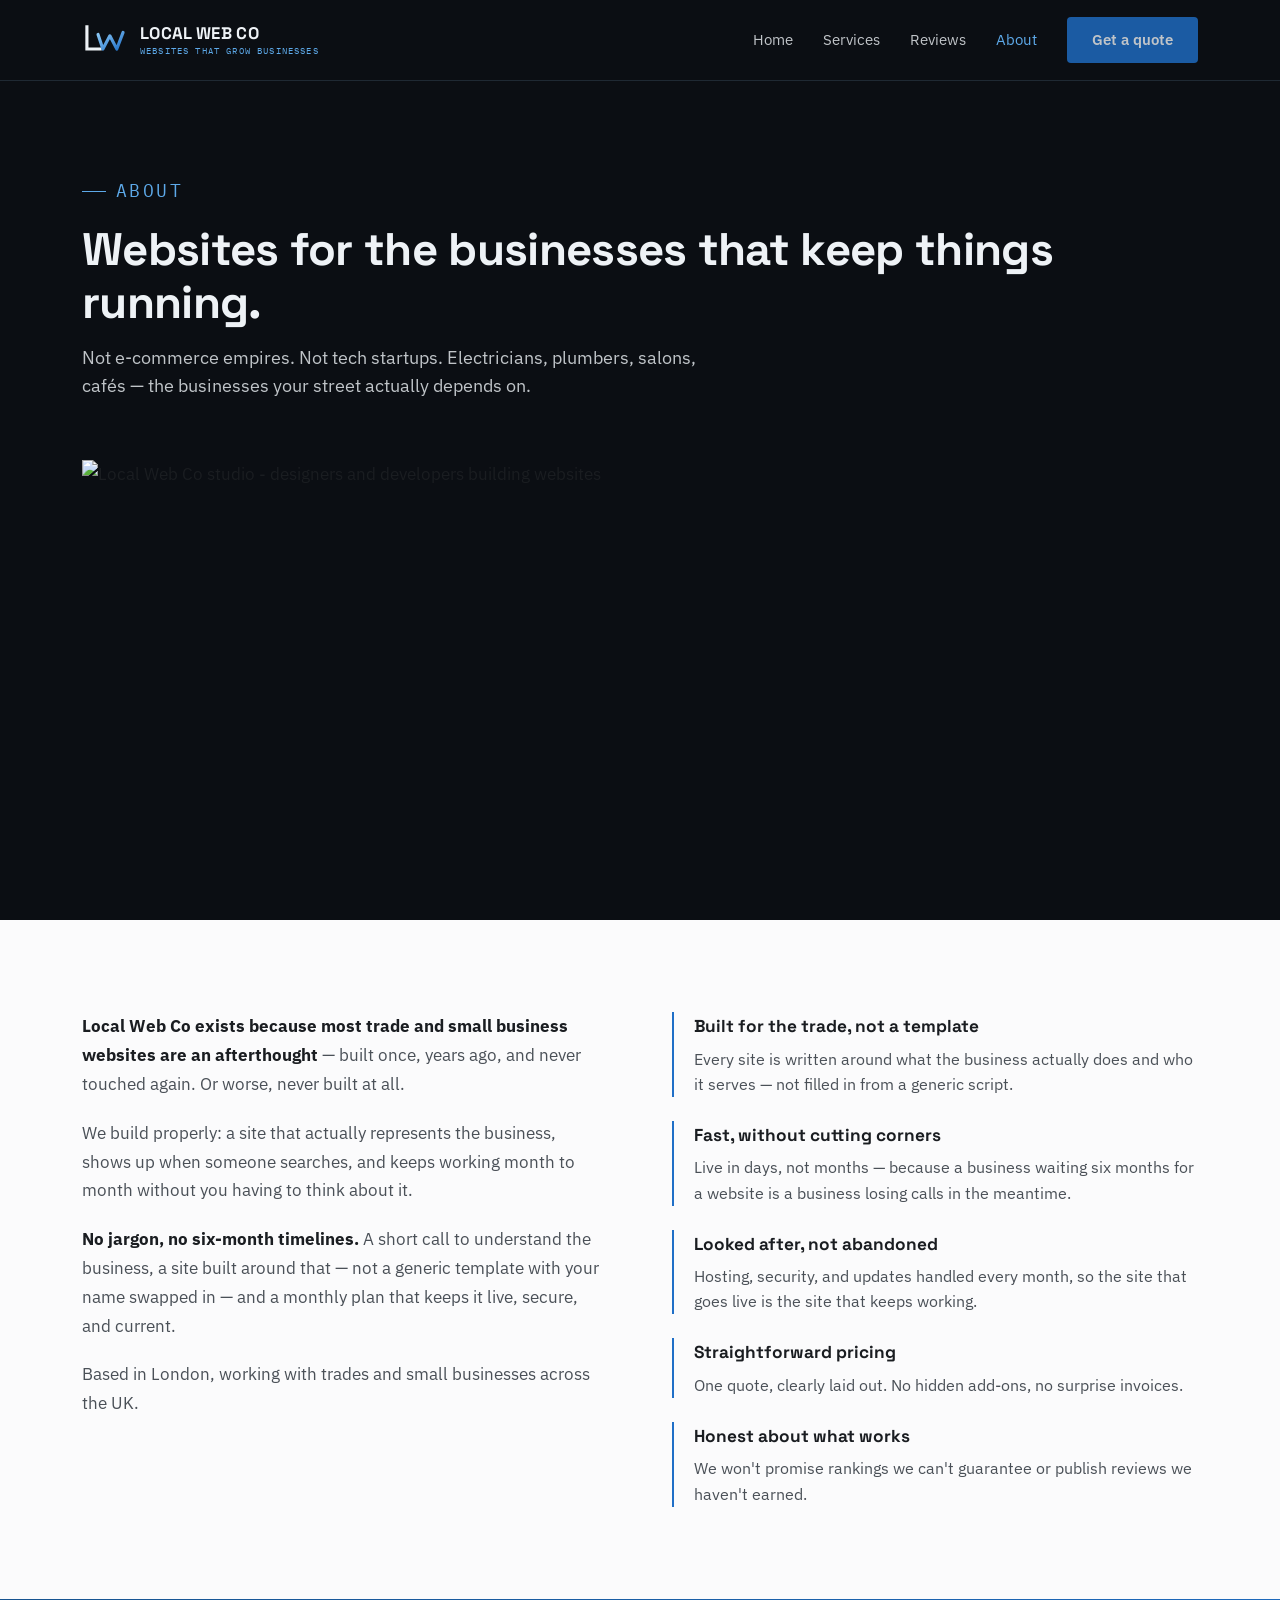
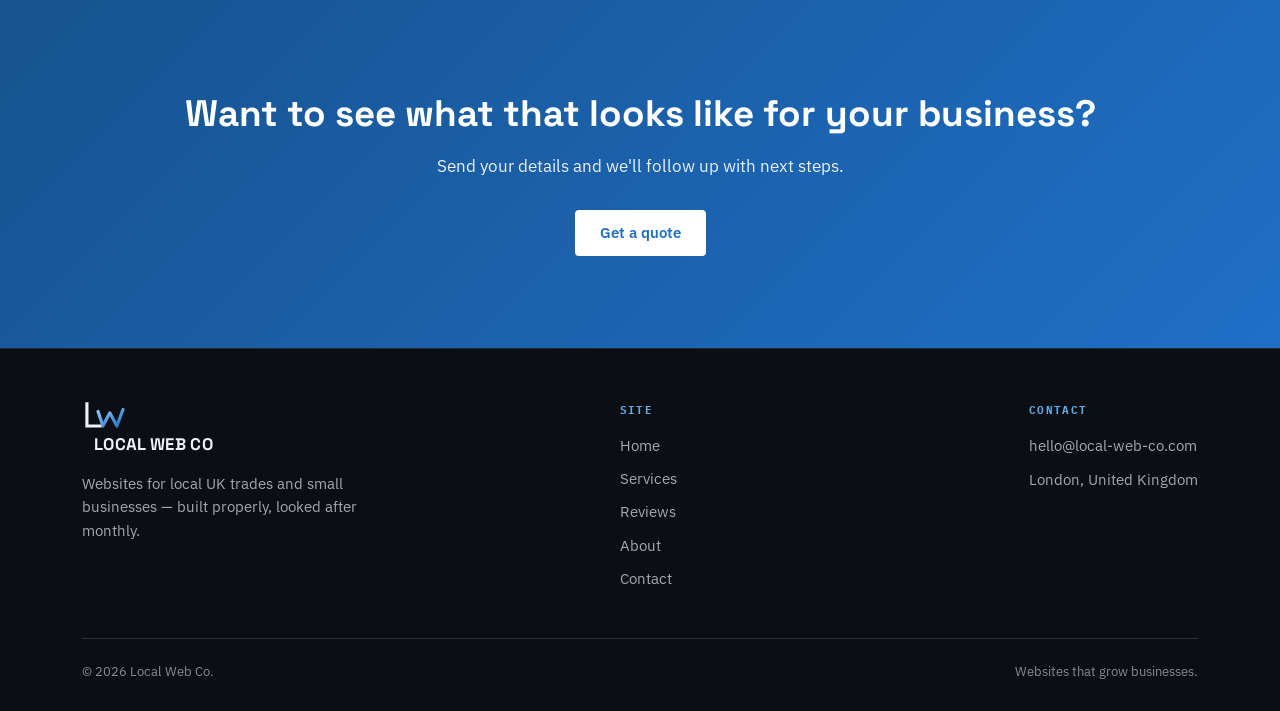
==== commit cb451a67: "Add studio photo to about page" ====
--- a/about.html
+++ b/about.html
@@ -7,6 +7,12 @@
 <meta name="description" content="Local Web Co builds websites for the businesses that keep the country running - electricians, plumbers, salons, cafes. Fast turnaround, modern design, ongoing care once you're live.">
 <link rel="canonical" href="https://local-web-co-site.red-truth-5176.workers.dev/about.html">
 <link rel="stylesheet" href="styles.css">
+<style>
+  .about-photo { padding: 0; background: var(--ink); }
+  .about-photo img { width: 100%; height: auto; display: block; }
+  .about-photo .wrap { padding-top: 0; padding-bottom: 0; }
+  @media (min-width: 900px) { .about-photo img { max-height: 460px; object-fit: cover; object-position: center 40%; } }
+</style>
 </head>
 <body>
 
@@ -27,13 +33,19 @@
   </div>
 </header>
 
-<section class="page-hero">
+<section class="page-hero" style="border-bottom:none;">
   <div class="wrap">
     <p class="eyebrow on-dark">About</p>
     <h1>Websites for the businesses that keep things running.</h1>
     <p>Not e-commerce empires. Not tech startups. Electricians, plumbers, salons, caf&eacute;s &mdash; the businesses your street actually depends on.</p>
   </div>
 </section>
+
+<div class="about-photo">
+  <div class="wrap">
+    <img src="assets/office.png" alt="Local Web Co studio - designers and developers building websites" width="1536" height="1024">
+  </div>
+</div>
 
 <section>
   <div class="wrap">
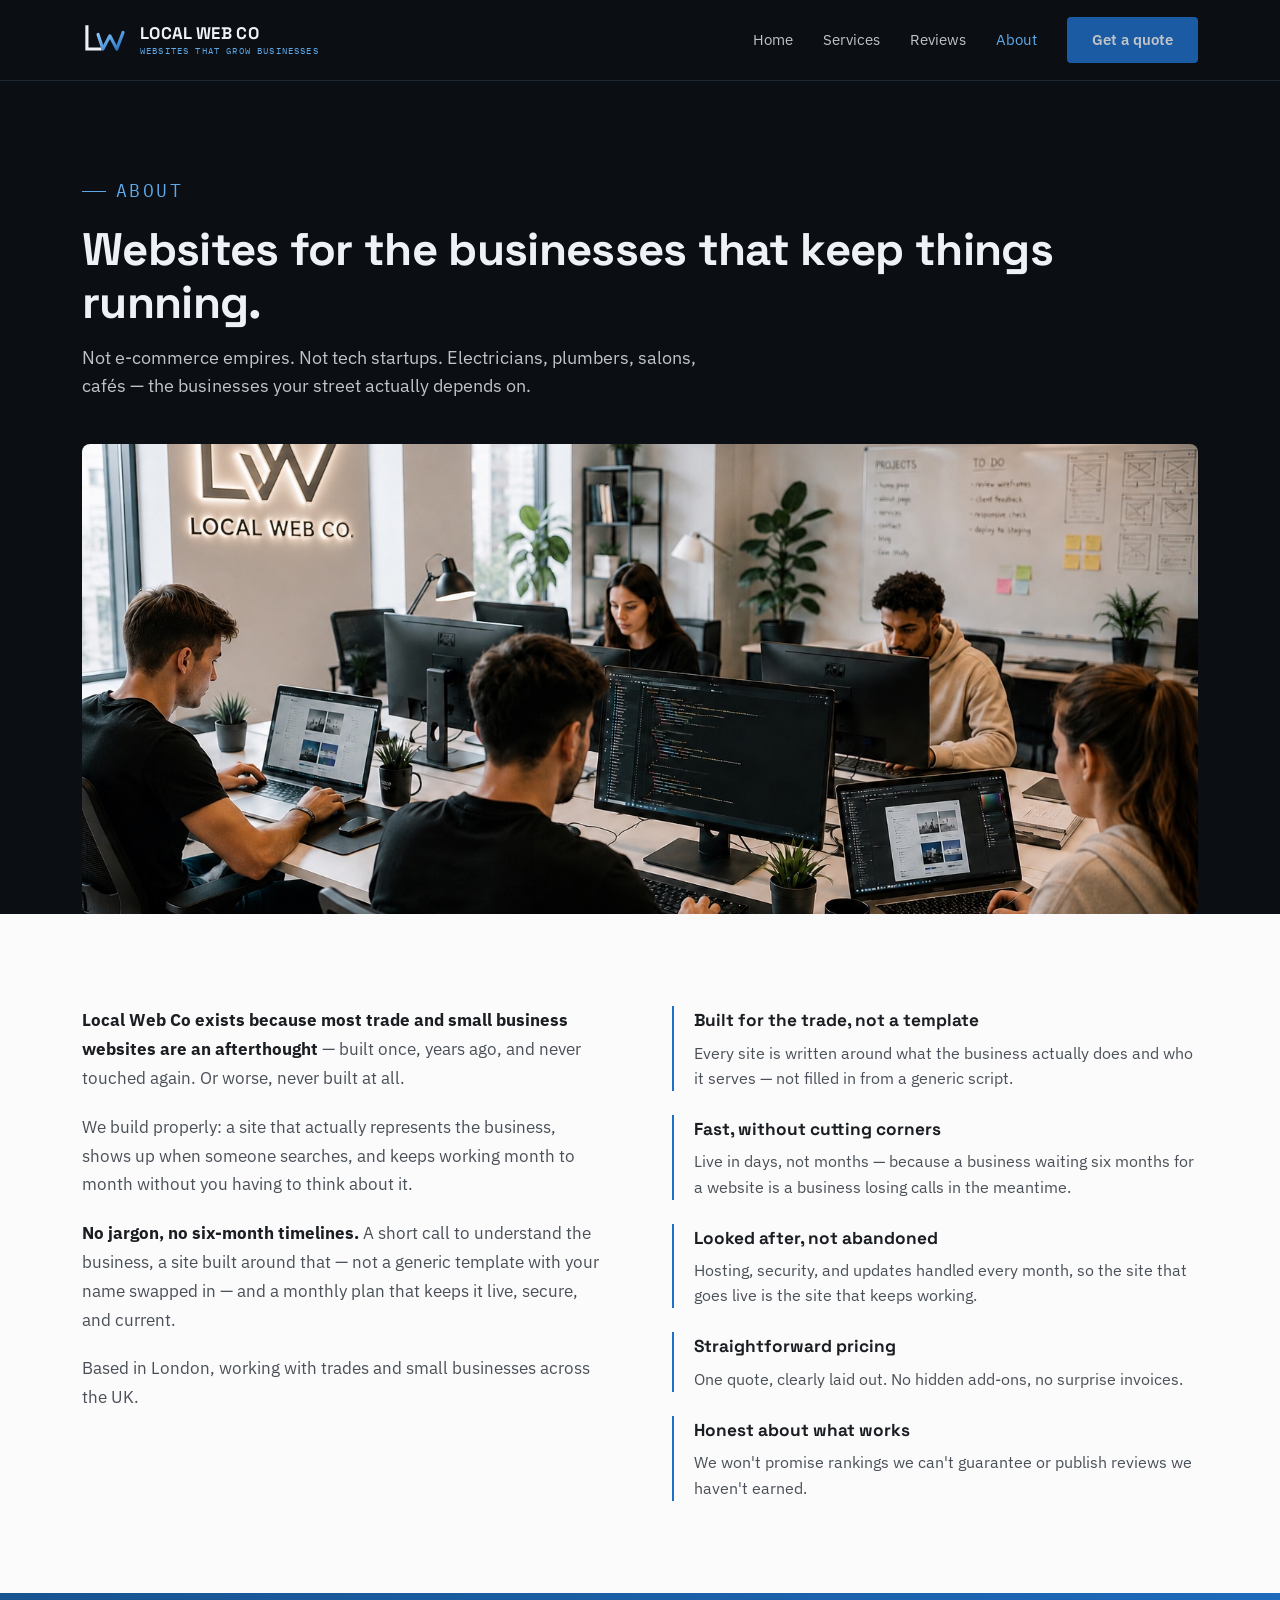
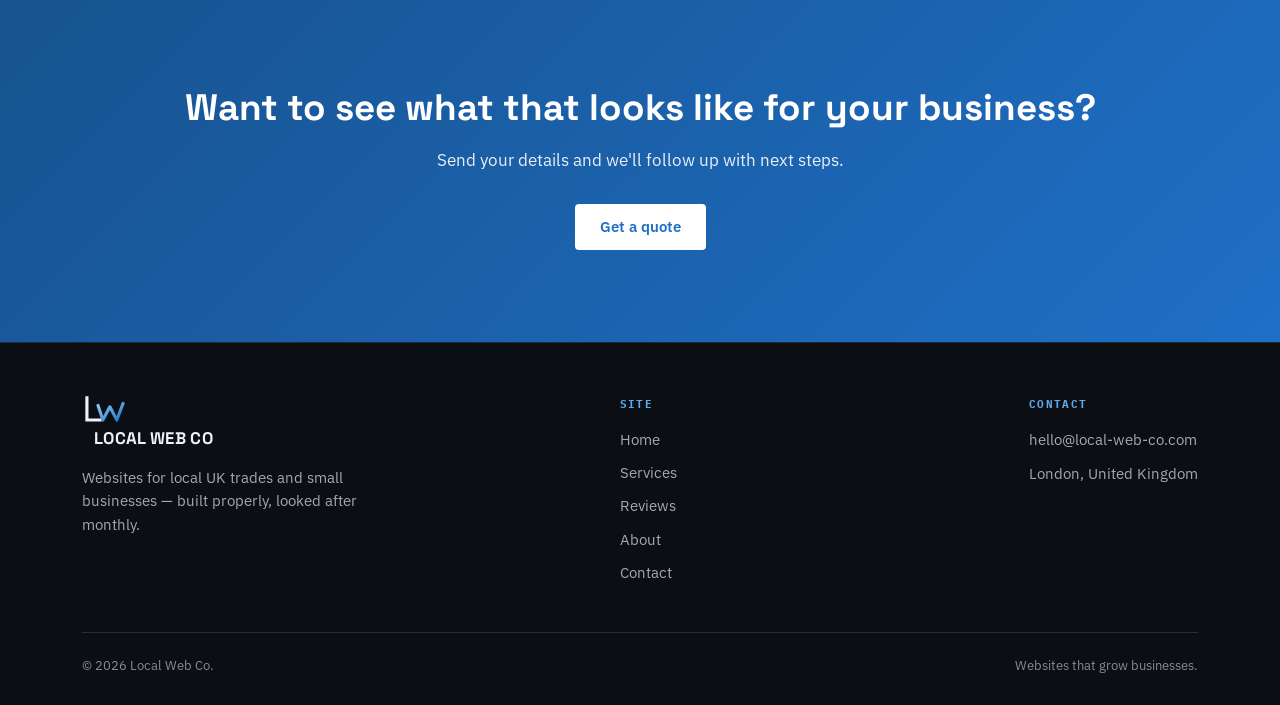
==== commit 654311d7: "Point about page photo at uploaded image file" ====
--- a/about.html
+++ b/about.html
@@ -8,10 +8,9 @@
 <link rel="canonical" href="https://local-web-co-site.red-truth-5176.workers.dev/about.html">
 <link rel="stylesheet" href="styles.css">
 <style>
-  .about-photo { padding: 0; background: var(--ink); }
-  .about-photo img { width: 100%; height: auto; display: block; }
-  .about-photo .wrap { padding-top: 0; padding-bottom: 0; }
-  @media (min-width: 900px) { .about-photo img { max-height: 460px; object-fit: cover; object-position: center 40%; } }
+  .about-photo { background: var(--ink); }
+  .about-photo img { width: 100%; height: auto; display: block; border-radius: 8px; }
+  @media (min-width: 900px) { .about-photo img { max-height: 470px; object-fit: cover; object-position: center 42%; } }
 </style>
 </head>
 <body>
@@ -33,7 +32,7 @@
   </div>
 </header>
 
-<section class="page-hero" style="border-bottom:none;">
+<section class="page-hero" style="border-bottom:none; padding-bottom:44px;">
   <div class="wrap">
     <p class="eyebrow on-dark">About</p>
     <h1>Websites for the businesses that keep things running.</h1>
@@ -43,7 +42,7 @@
 
 <div class="about-photo">
   <div class="wrap">
-    <img src="assets/office.png" alt="Local Web Co studio - designers and developers building websites" width="1536" height="1024">
+    <img src="assets/3D29DF8D-25EB-4D1F-86B6-BCC14526EF94.png" alt="Designers and developers at work building websites" loading="lazy">
   </div>
 </div>
 
